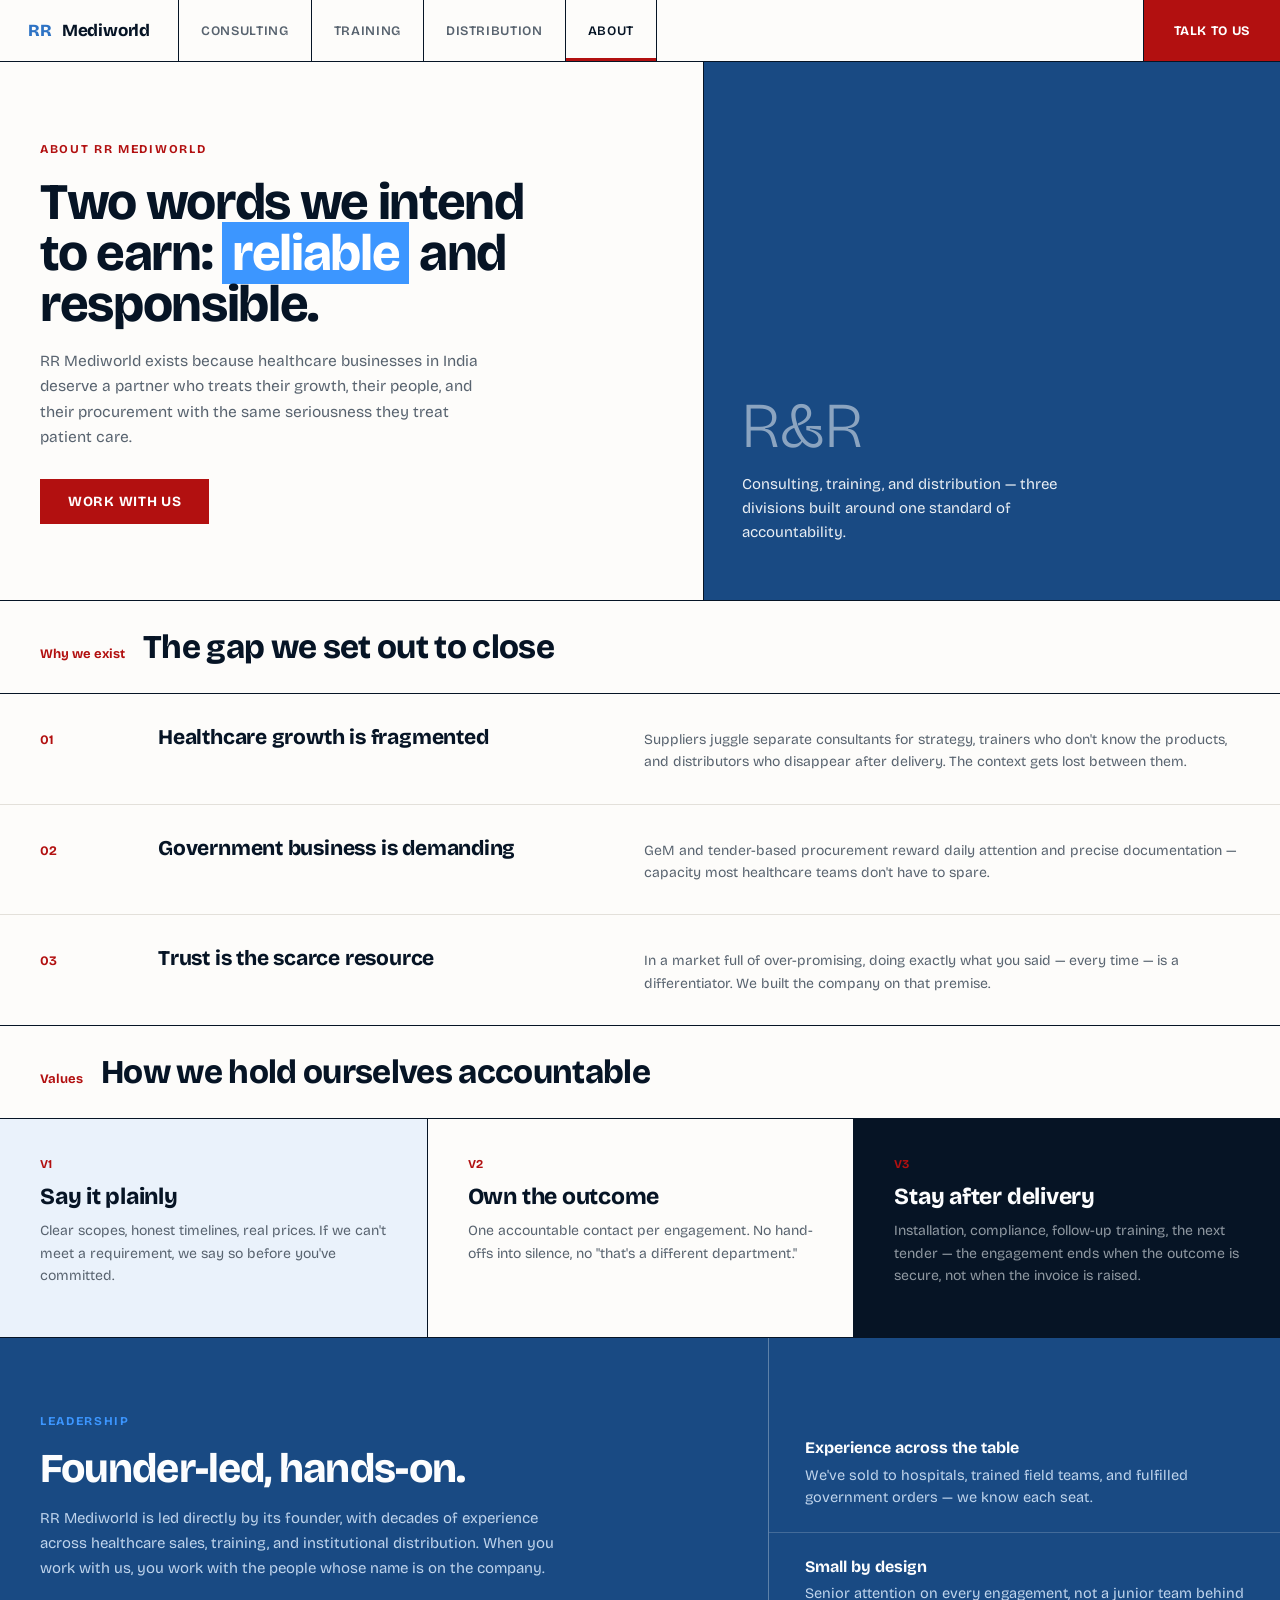
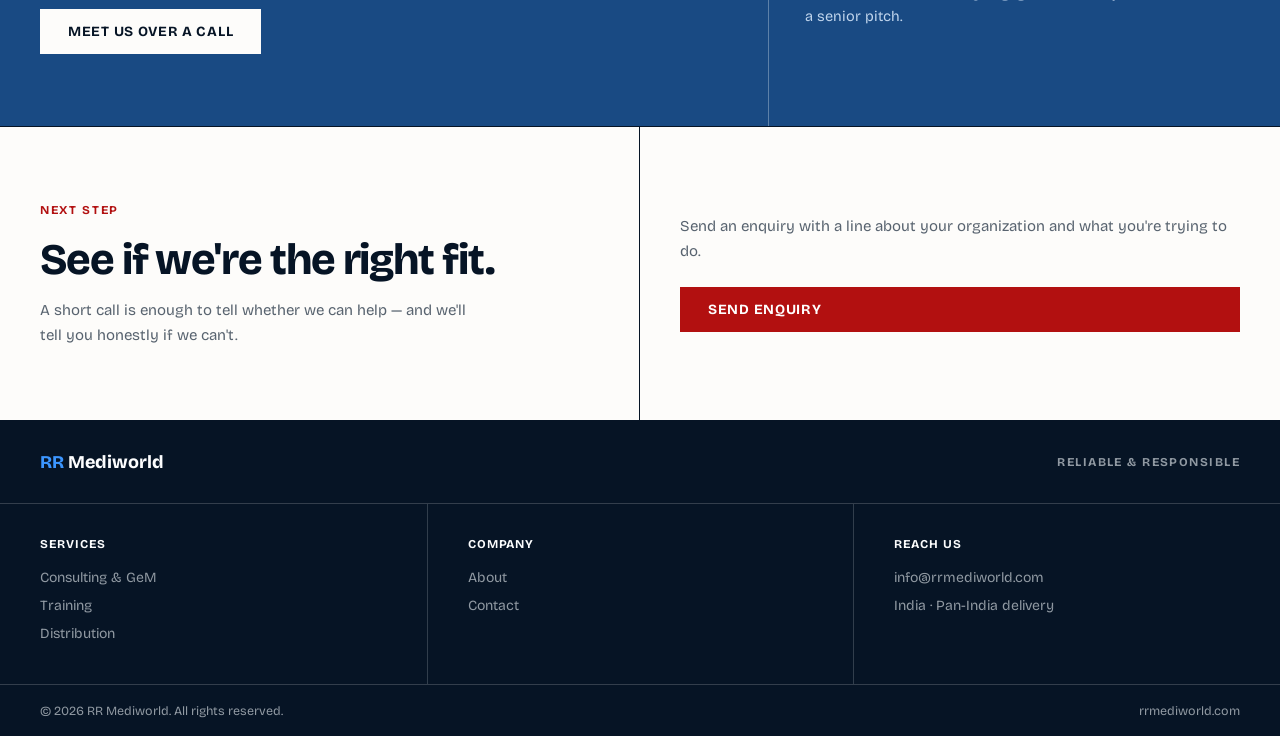
==== about.html @ 5e5f7bd2 "RR Mediworld site — ink/registry/color-field design system Co-Authored-By: Claude Fable 5 <noreply@a" ====
<!DOCTYPE html>
<html lang="en">
<head>
<meta charset="UTF-8">
<meta name="viewport" content="width=device-width, initial-scale=1.0">
<title>About — RR Mediworld</title>
<meta name="description" content="RR Mediworld is a healthcare business partner built on one promise: reliable and responsible.">
<link rel="preconnect" href="https://fonts.googleapis.com">
<link rel="preconnect" href="https://fonts.gstatic.com" crossorigin>
<link href="https://fonts.googleapis.com/css2?family=Bricolage+Grotesque:opsz,wght@12..96,200..800&display=swap" rel="stylesheet">
<link rel="stylesheet" href="style.css">
</head>
<body>
<div class="shell">

<nav class="nav">
  <a class="logo" href="index.html"><span class="rr">RR</span> Mediworld</a>
  <span class="links">
    <a href="consulting.html">Consulting</a>
    <a href="training.html">Training</a>
    <a href="distribution.html">Distribution</a>
    <a class="on" href="about.html">About</a>
  </span>
  <a class="cta" href="contact.html">Talk to us</a>
</nav>

<main>

<section class="page-hero">
  <div class="page-hero-l">
    <span class="kicker">About RR Mediworld</span>
    <h1>Two words we intend to earn: <mark>reliable</mark> and responsible.</h1>
    <p>RR Mediworld exists because healthcare businesses in India deserve a partner who treats their growth, their people, and their procurement with the same seriousness they treat patient care.</p>
    <a class="btn" href="contact.html">Work with us</a>
  </div>
  <div class="page-hero-r">
    <span class="big">R&amp;R</span>
    <p>Consulting, training, and distribution — three divisions built around one standard of accountability.</p>
  </div>
</section>

<div class="sec-head">
  <span class="n">Why we exist</span>
  <h2>The gap we set out to close</h2>
</div>
<section class="rows">
  <div class="row">
    <span class="idx">01</span>
    <h3>Healthcare growth is fragmented</h3>
    <p>Suppliers juggle separate consultants for strategy, trainers who don't know the products, and distributors who disappear after delivery. The context gets lost between them.</p>
  </div>
  <div class="row">
    <span class="idx">02</span>
    <h3>Government business is demanding</h3>
    <p>GeM and tender-based procurement reward daily attention and precise documentation — capacity most healthcare teams don't have to spare.</p>
  </div>
  <div class="row">
    <span class="idx">03</span>
    <h3>Trust is the scarce resource</h3>
    <p>In a market full of over-promising, doing exactly what you said — every time — is a differentiator. We built the company on that premise.</p>
  </div>
</section>

<div class="sec-head">
  <span class="n">Values</span>
  <h2>How we hold ourselves accountable</h2>
</div>
<section class="cols" style="border-bottom:var(--rule)">
  <div class="col tint">
    <span class="n">V1</span>
    <h3>Say it plainly</h3>
    <p>Clear scopes, honest timelines, real prices. If we can't meet a requirement, we say so before you've committed.</p>
  </div>
  <div class="col">
    <span class="n">V2</span>
    <h3>Own the outcome</h3>
    <p>One accountable contact per engagement. No hand-offs into silence, no "that's a different department."</p>
  </div>
  <div class="col dark">
    <span class="n">V3</span>
    <h3>Stay after delivery</h3>
    <p>Installation, compliance, follow-up training, the next tender — the engagement ends when the outcome is secure, not when the invoice is raised.</p>
  </div>
</section>

<section class="band">
  <div class="band-l">
    <span class="kicker">Leadership</span>
    <h2>Founder-led, hands-on.</h2>
    <p>RR Mediworld is led directly by its founder, with decades of experience across healthcare sales, training, and institutional distribution. When you work with us, you work with the people whose name is on the company.</p>
    <a class="btn light" href="contact.html">Meet us over a call</a>
  </div>
  <div class="band-r">
    <div class="item"><strong>Experience across the table</strong>We've sold to hospitals, trained field teams, and fulfilled government orders — we know each seat.</div>
    <div class="item"><strong>Small by design</strong>Senior attention on every engagement, not a junior team behind a senior pitch.</div>
  </div>
</section>

<section class="contact">
  <div class="contact-l">
    <span class="kicker">Next step</span>
    <h2>See if we're the right fit.</h2>
    <p>A short call is enough to tell whether we can help — and we'll tell you honestly if we can't.</p>
  </div>
  <div class="contact-r" style="display:flex;align-items:center">
    <div>
      <p style="color:var(--gray);font-size:15px;line-height:1.65;margin-bottom:24px">Send an enquiry with a line about your organization and what you're trying to do.</p>
      <a class="btn" href="contact.html">Send enquiry</a>
    </div>
  </div>
</section>

</main>

<footer>
  <div class="foot-top">
    <span class="logo"><span class="rr">RR</span> Mediworld</span>
    <span class="tag">Reliable &amp; Responsible</span>
  </div>
  <div class="foot-grid">
    <div class="foot-col">
      <h4>Services</h4>
      <a href="consulting.html">Consulting &amp; GeM</a>
      <a href="training.html">Training</a>
      <a href="distribution.html">Distribution</a>
    </div>
    <div class="foot-col">
      <h4>Company</h4>
      <a href="about.html">About</a>
      <a href="contact.html">Contact</a>
    </div>
    <div class="foot-col">
      <h4>Reach us</h4>
      <a href="mailto:info@rrmediworld.com">info@rrmediworld.com</a>
      <span>India · Pan-India delivery</span>
    </div>
  </div>
  <div class="foot-bottom">
    <span>© 2026 RR Mediworld. All rights reserved.</span>
    <span>rrmediworld.com</span>
  </div>
</footer>

</div>
</body>
</html>
---- style.css ----
/* RR Mediworld — design system
   Ink hairlines · Registry warmth & red · Color fields
   Type: Bricolage Grotesque */

:root{
  --blue-bright:#3C96FF;
  --blue-mid:#2E73C4;
  --blue-deep:#194A83;
  --red:#B21010;
  --red-soft:#FF8080;
  --ink:#061425;
  --gray:#58636F;
  --gray-lt:#9099A2;
  --paper:#FDFCFA;
  --paper-cool:#FCFDFE;
  --tint:#EAF2FB;
  --rule:1.5px solid var(--ink);
}

*{margin:0;padding:0;box-sizing:border-box}
html{scroll-behavior:smooth}
body{
  font-family:'Bricolage Grotesque',sans-serif;
  background:var(--paper);
  color:var(--ink);
  -webkit-font-smoothing:antialiased;
}
::selection{background:var(--blue-bright);color:#fff}
a{text-decoration:none;color:inherit}
img{max-width:100%;display:block}

.shell{max-width:1280px;margin:0 auto;border-left:var(--rule);border-right:var(--rule);background:var(--paper);min-height:100vh;display:flex;flex-direction:column}
@media(max-width:1280px){.shell{border-left:0;border-right:0}}
main{flex:1}

/* ---------- nav (segmented) ---------- */
.nav{display:flex;align-items:stretch;border-bottom:var(--rule);height:62px;position:sticky;top:0;background:var(--paper);z-index:50}
.nav .logo{display:flex;align-items:center;gap:10px;font-weight:750;font-size:17px;padding:0 28px;border-right:var(--rule);letter-spacing:-0.01em}
.nav .logo .rr{color:var(--blue-mid);font-weight:800}
.nav .links{display:flex}
.nav .links a{display:flex;align-items:center;padding:0 22px;border-right:var(--rule);font-size:13px;font-weight:600;text-transform:uppercase;letter-spacing:.05em;color:var(--gray);transition:color .15s,background .15s}
.nav .links a:hover{color:var(--ink);background:var(--tint)}
.nav .links a.on{color:var(--ink);box-shadow:inset 0 -3px 0 var(--red)}
.nav .cta{margin-left:auto;display:flex;align-items:center;padding:0 30px;background:var(--red);color:#fff;font-size:13px;font-weight:700;text-transform:uppercase;letter-spacing:.05em;border-left:var(--rule);transition:background .15s}
.nav .cta:hover{background:#8E0D0D}
@media(max-width:900px){
  .nav{height:auto;flex-wrap:wrap}
  .nav .logo{width:100%;border-right:0;border-bottom:var(--rule);padding:16px 20px}
  .nav .links{width:100%;overflow-x:auto;border-bottom:var(--rule)}
  .nav .links a{padding:12px 16px;white-space:nowrap}
  .nav .cta{width:100%;justify-content:center;border-left:0;padding:14px 0}
}

/* ---------- type & shared bits ---------- */
.kicker{font-size:12px;font-weight:700;letter-spacing:.14em;text-transform:uppercase;color:var(--red)}
.kicker.blue{color:var(--blue-mid)}
mark{background:var(--blue-bright);color:#fff;padding:0 10px}
.btn{display:inline-block;background:var(--red);color:#fff;padding:14px 28px;font-weight:700;font-size:14px;text-transform:uppercase;letter-spacing:.05em;transition:background .15s}
.btn:hover{background:#8E0D0D}
.btn.navy{background:var(--blue-deep)}
.btn.navy:hover{background:#123A69}
.btn.ghost{background:transparent;color:var(--ink);border:var(--rule)}
.btn.ghost:hover{background:var(--tint)}
.btn.light{background:var(--paper);color:var(--ink)}
.btn.light:hover{background:#fff}

/* ---------- hero (home) ---------- */
.hero{display:grid;grid-template-columns:1.05fr .95fr;border-bottom:var(--rule)}
.hero-l{padding:clamp(48px,7vw,88px) 40px clamp(44px,6vw,72px);border-right:var(--rule);position:relative}
.hero-l h1{font-size:clamp(38px,4.6vw,68px);font-weight:750;letter-spacing:-0.028em;line-height:1.0;margin:22px 0 20px;max-width:15ch}
.hero-l p{color:var(--gray);font-size:16px;line-height:1.65;max-width:46ch}
.hero-l .btn{margin-top:30px}
.stamp{position:absolute;top:30px;right:30px;width:96px;height:96px;border:2px solid var(--red);border-radius:50%;display:flex;align-items:center;justify-content:center;text-align:center;font-size:9.5px;font-weight:700;letter-spacing:.1em;text-transform:uppercase;color:var(--red);transform:rotate(12deg);line-height:1.5}
.hero-r{display:grid;grid-template-rows:auto 1fr auto}
.hero-list{border-bottom:var(--rule)}
.hero-list a{display:flex;justify-content:space-between;align-items:center;padding:19px 32px;font-size:15px;font-weight:600;transition:background .15s}
.hero-list a:hover{background:var(--tint)}
.hero-list a+a{border-top:1px solid #E3E0DA}
.hero-list a span:last-child{color:var(--red);font-size:13px;font-weight:700}
.hero-field{background:var(--blue-deep);color:var(--paper-cool);display:flex;align-items:flex-end;padding:28px 32px;min-height:170px;font-size:15px;font-weight:600;line-height:1.5}
.hero-field span{max-width:30ch;opacity:.92}
.meta{display:flex;border-top:var(--rule)}
.meta > div{flex:1;padding:16px 22px;font-size:12px;text-transform:uppercase;letter-spacing:.06em;font-weight:600;color:var(--gray)}
.meta > div+div{border-left:var(--rule)}
.meta strong{display:block;font-size:20px;color:var(--ink);letter-spacing:0;text-transform:none;font-weight:750}
@media(max-width:860px){
  .hero{grid-template-columns:1fr}
  .hero-l{border-right:0;border-bottom:var(--rule)}
  .stamp{display:none}
  .meta{flex-wrap:wrap}
  .meta > div{min-width:50%}
}

/* ---------- section heads ---------- */
.sec-head{display:flex;align-items:baseline;gap:18px;padding:26px 40px;border-bottom:var(--rule)}
.sec-head .n{font-size:13px;font-weight:700;color:var(--red)}
.sec-head h2{font-size:clamp(24px,2.6vw,34px);font-weight:750;letter-spacing:-0.02em}
.sec-head p{margin-left:auto;color:var(--gray-lt);font-size:14px;max-width:38ch;text-align:right}
@media(max-width:760px){.sec-head{flex-wrap:wrap}.sec-head p{margin-left:0;text-align:left}}

/* ---------- division columns (color fields) ---------- */
.cols{display:grid;grid-template-columns:repeat(3,1fr);border-bottom:var(--rule)}
.col{padding:38px 40px 50px;display:flex;flex-direction:column}
.col+.col{border-left:var(--rule)}
.col .n{font-size:12px;font-weight:700;color:var(--red)}
.col h3{font-size:23px;font-weight:750;margin:12px 0 10px;letter-spacing:-0.01em}
.col p{font-size:14px;color:var(--gray);line-height:1.6;flex:1}
.col .more{margin-top:22px;font-size:12.5px;font-weight:700;text-transform:uppercase;letter-spacing:.06em;color:var(--red)}
.col.tint{background:var(--tint)}
.col.dark{background:var(--ink);color:var(--paper-cool)}
.col.dark p{color:var(--gray-lt)}
.col.dark .more{color:var(--red-soft)}
@media(max-width:860px){.cols{grid-template-columns:1fr}.col+.col{border-left:0;border-top:var(--rule)}}

/* ---------- numbered rows ---------- */
.rows{border-bottom:var(--rule)}
.row{display:grid;grid-template-columns:90px 1fr 1.3fr;gap:28px;align-items:baseline;padding:30px 40px}
.row+.row{border-top:1px solid #E3E0DA}
.row .idx{font-size:13px;font-weight:700;color:var(--red)}
.row h3{font-size:21px;font-weight:750;letter-spacing:-0.01em}
.row p{font-size:14px;color:var(--gray);line-height:1.6}
@media(max-width:760px){.row{grid-template-columns:60px 1fr}.row p{grid-column:2}}

/* ---------- navy band ---------- */
.band{background:var(--blue-deep);color:var(--paper-cool);display:grid;grid-template-columns:1.2fr .8fr;border-bottom:var(--rule)}
.band-l{padding:clamp(44px,6vw,72px) 40px}
.band-l .kicker{color:var(--blue-bright)}
.band-l h2{font-size:clamp(28px,3.2vw,44px);font-weight:750;letter-spacing:-0.022em;line-height:1.05;margin:18px 0 16px;max-width:22ch}
.band-l p{font-size:15px;line-height:1.65;color:#BFD4EC;max-width:52ch}
.band-l .btn{margin-top:28px}
.band-r{border-left:1.5px solid rgba(252,253,254,.3);display:flex;flex-direction:column;justify-content:center}
.band-r .item{padding:22px 36px;font-size:14.5px;line-height:1.55;color:#BFD4EC}
.band-r .item+.item{border-top:1px solid rgba(252,253,254,.18)}
.band-r .item strong{display:block;color:var(--paper-cool);font-size:16px;margin-bottom:4px}
@media(max-width:860px){.band{grid-template-columns:1fr}.band-r{border-left:0;border-top:1.5px solid rgba(252,253,254,.3)}}

/* ---------- contact block ---------- */
.contact{display:grid;grid-template-columns:1fr 1fr;border-bottom:var(--rule)}
.contact-l{padding:clamp(44px,6vw,72px) 40px;border-right:var(--rule)}
.contact-l h2{font-size:clamp(30px,3.4vw,48px);font-weight:750;letter-spacing:-0.025em;line-height:1.02;margin:20px 0 16px}
.contact-l > p{color:var(--gray);font-size:15px;line-height:1.65;max-width:44ch}
.contact-l ul{list-style:none;margin-top:26px}
.contact-l li{padding:13px 0;border-top:1px solid #E3E0DA;font-size:14.5px;font-weight:600;display:flex;gap:12px;align-items:baseline}
.contact-l li .idx{color:var(--red);font-size:12px;font-weight:700}
.contact-r{padding:clamp(36px,5vw,56px) 40px}
.field{margin-bottom:18px}
.field label{display:block;font-size:12px;font-weight:700;text-transform:uppercase;letter-spacing:.07em;color:var(--gray);margin-bottom:7px}
.field input,.field select,.field textarea{width:100%;border:var(--rule);background:#fff;padding:12px 14px;font-family:inherit;font-size:15px;color:var(--ink);border-radius:0;appearance:none}
.field textarea{min-height:110px;resize:vertical}
.field input:focus,.field select:focus,.field textarea:focus{outline:2.5px solid var(--blue-bright);outline-offset:-1px}
.field-2{display:grid;grid-template-columns:1fr 1fr;gap:18px}
.contact-r .btn{width:100%;border:0;cursor:pointer;font-family:inherit}
@media(max-width:860px){.contact{grid-template-columns:1fr}.contact-l{border-right:0;border-bottom:var(--rule)}.field-2{grid-template-columns:1fr}}

/* ---------- inner page hero ---------- */
.page-hero{display:grid;grid-template-columns:1.1fr .9fr;border-bottom:var(--rule)}
.page-hero-l{padding:clamp(44px,6vw,76px) 40px;border-right:var(--rule)}
.page-hero-l h1{font-size:clamp(34px,4vw,58px);font-weight:750;letter-spacing:-0.026em;line-height:1.0;margin:20px 0 18px;max-width:16ch}
.page-hero-l p{color:var(--gray);font-size:15.5px;line-height:1.65;max-width:46ch}
.page-hero-l .btn{margin-top:28px}
.page-hero-r{background:var(--blue-deep);color:var(--paper-cool);padding:clamp(36px,5vw,56px) 38px;display:flex;flex-direction:column;justify-content:flex-end}
.page-hero-r.tint{background:var(--tint);color:var(--ink)}
.page-hero-r.dark{background:var(--ink)}
.page-hero-r .big{font-size:clamp(40px,5vw,68px);font-weight:250;line-height:1;opacity:.5}
.page-hero-r p{font-size:15px;line-height:1.6;margin-top:14px;max-width:36ch;opacity:.92}
@media(max-width:860px){.page-hero{grid-template-columns:1fr}.page-hero-l{border-right:0;border-bottom:var(--rule)}}

/* ---------- checklist grid (what we do) ---------- */
.grid-2{display:grid;grid-template-columns:1fr 1fr;border-bottom:var(--rule)}
.cell{padding:32px 40px 38px}
.cell:nth-child(2n){border-left:var(--rule)}
.cell:nth-child(n+3){border-top:var(--rule)}
.cell .n{font-size:12px;font-weight:700;color:var(--red)}
.cell h3{font-size:19px;font-weight:750;margin:10px 0 8px}
.cell p{font-size:14px;color:var(--gray);line-height:1.6}
@media(max-width:760px){.grid-2{grid-template-columns:1fr}.cell:nth-child(2n){border-left:0}.cell:nth-child(n+2){border-top:var(--rule)}}

/* ---------- footer ---------- */
footer{background:var(--ink);color:var(--paper-cool);margin-top:auto}
.foot-top{display:flex;align-items:center;justify-content:space-between;padding:30px 40px;border-bottom:1px solid rgba(252,253,254,.18);gap:20px;flex-wrap:wrap}
.foot-top .logo{font-weight:750;font-size:18px}
.foot-top .logo .rr{color:var(--blue-bright)}
.foot-top .tag{font-size:12px;font-weight:700;letter-spacing:.12em;text-transform:uppercase;color:var(--gray-lt)}
.foot-grid{display:grid;grid-template-columns:repeat(3,1fr);gap:0}
.foot-col{padding:28px 40px 36px;font-size:14px;line-height:2;color:var(--gray-lt)}
.foot-col+.foot-col{border-left:1px solid rgba(252,253,254,.18)}
.foot-col h4{font-size:12px;font-weight:700;text-transform:uppercase;letter-spacing:.08em;color:var(--paper-cool);margin-bottom:8px}
.foot-col a{display:block;transition:color .15s}
.foot-col a:hover{color:var(--paper-cool)}
.foot-bottom{padding:18px 40px;font-size:12.5px;color:var(--gray-lt);border-top:1px solid rgba(252,253,254,.18);display:flex;justify-content:space-between;gap:16px;flex-wrap:wrap}
@media(max-width:760px){.foot-grid{grid-template-columns:1fr}.foot-col+.foot-col{border-left:0;border-top:1px solid rgba(252,253,254,.18)}}
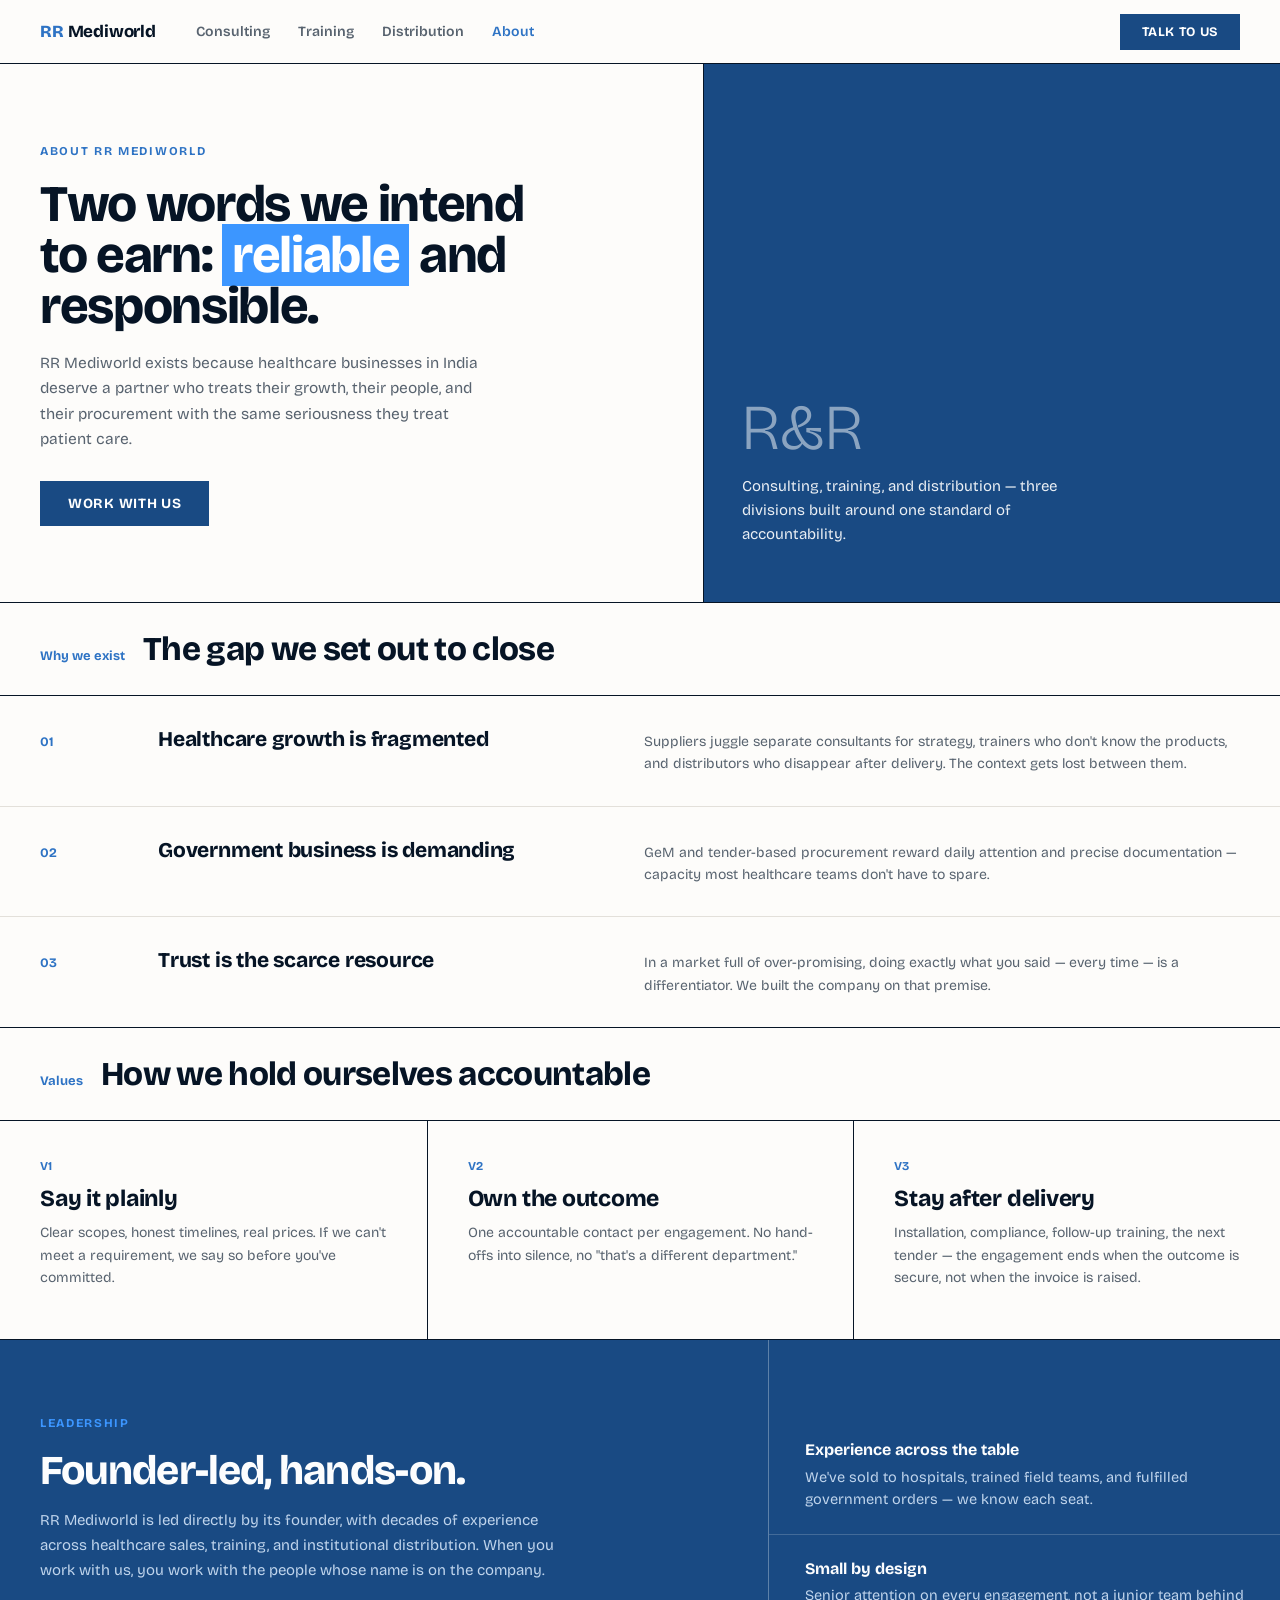
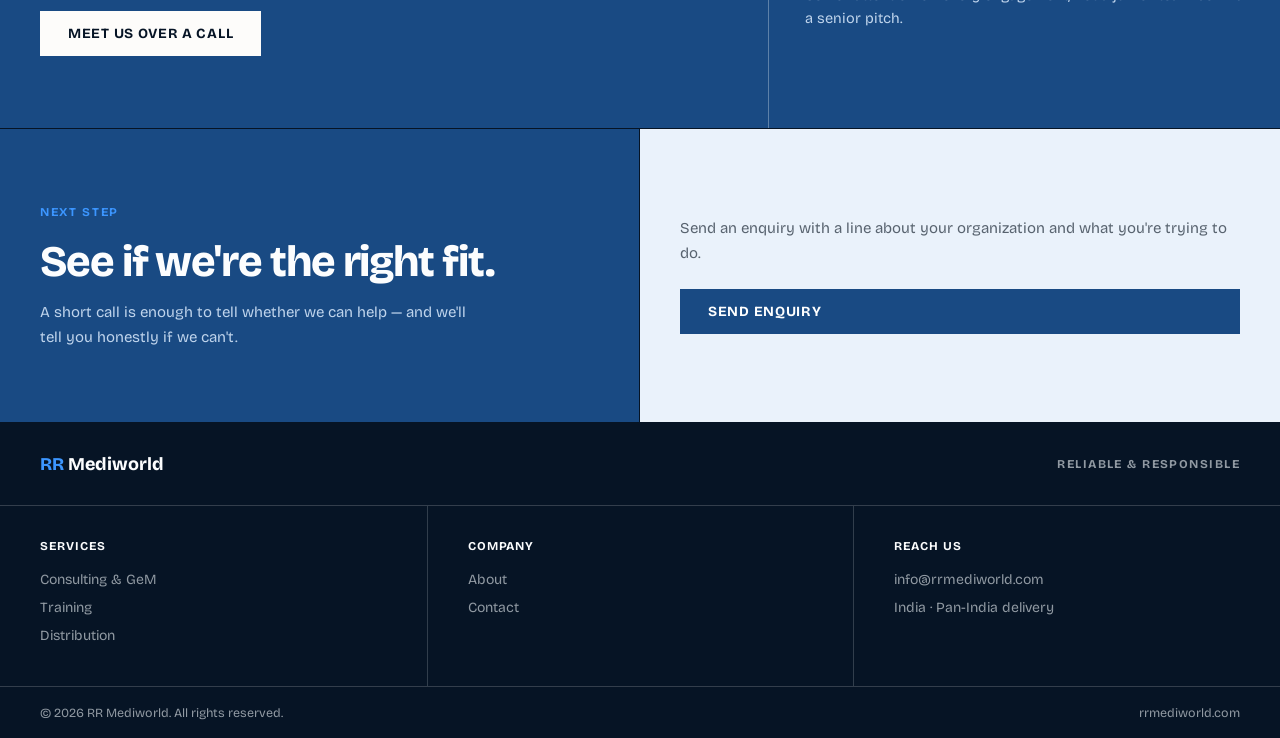
==== commit 9c3bd527: "Simplify nav, blues as primary, red only on stamp, uniform division columns, navy contact highlight " ====
--- a/about.html
+++ b/about.html
@@ -66,7 +66,7 @@
   <h2>How we hold ourselves accountable</h2>
 </div>
 <section class="cols" style="border-bottom:var(--rule)">
-  <div class="col tint">
+  <div class="col">
     <span class="n">V1</span>
     <h3>Say it plainly</h3>
     <p>Clear scopes, honest timelines, real prices. If we can't meet a requirement, we say so before you've committed.</p>
@@ -76,7 +76,7 @@
     <h3>Own the outcome</h3>
     <p>One accountable contact per engagement. No hand-offs into silence, no "that's a different department."</p>
   </div>
-  <div class="col dark">
+  <div class="col">
     <span class="n">V3</span>
     <h3>Stay after delivery</h3>
     <p>Installation, compliance, follow-up training, the next tender — the engagement ends when the outcome is secure, not when the invoice is raised.</p>
--- a/style.css
+++ b/style.css
@@ -33,32 +33,29 @@
 @media(max-width:1280px){.shell{border-left:0;border-right:0}}
 main{flex:1}
 
-/* ---------- nav (segmented) ---------- */
-.nav{display:flex;align-items:stretch;border-bottom:var(--rule);height:62px;position:sticky;top:0;background:var(--paper);z-index:50}
-.nav .logo{display:flex;align-items:center;gap:10px;font-weight:750;font-size:17px;padding:0 28px;border-right:var(--rule);letter-spacing:-0.01em}
+/* ---------- nav (simple) ---------- */
+.nav{display:flex;align-items:center;gap:32px;border-bottom:var(--rule);height:64px;padding:0 40px;position:sticky;top:0;background:var(--paper);z-index:50}
+.nav .logo{font-weight:750;font-size:17px;letter-spacing:-0.01em}
 .nav .logo .rr{color:var(--blue-mid);font-weight:800}
-.nav .links{display:flex}
-.nav .links a{display:flex;align-items:center;padding:0 22px;border-right:var(--rule);font-size:13px;font-weight:600;text-transform:uppercase;letter-spacing:.05em;color:var(--gray);transition:color .15s,background .15s}
-.nav .links a:hover{color:var(--ink);background:var(--tint)}
-.nav .links a.on{color:var(--ink);box-shadow:inset 0 -3px 0 var(--red)}
-.nav .cta{margin-left:auto;display:flex;align-items:center;padding:0 30px;background:var(--red);color:#fff;font-size:13px;font-weight:700;text-transform:uppercase;letter-spacing:.05em;border-left:var(--rule);transition:background .15s}
-.nav .cta:hover{background:#8E0D0D}
-@media(max-width:900px){
-  .nav{height:auto;flex-wrap:wrap}
-  .nav .logo{width:100%;border-right:0;border-bottom:var(--rule);padding:16px 20px}
-  .nav .links{width:100%;overflow-x:auto;border-bottom:var(--rule)}
-  .nav .links a{padding:12px 16px;white-space:nowrap}
-  .nav .cta{width:100%;justify-content:center;border-left:0;padding:14px 0}
+.nav .links{display:flex;gap:28px;margin-left:8px}
+.nav .links a{font-size:14px;font-weight:600;color:var(--gray);transition:color .15s}
+.nav .links a:hover{color:var(--ink)}
+.nav .links a.on{color:var(--blue-mid)}
+.nav .cta{margin-left:auto;background:var(--blue-deep);color:#fff;font-size:13px;font-weight:700;text-transform:uppercase;letter-spacing:.05em;padding:10px 22px;transition:background .15s}
+.nav .cta:hover{background:#123A69}
+@media(max-width:760px){
+  .nav{height:auto;flex-wrap:wrap;gap:14px;padding:14px 20px}
+  .nav .links{width:100%;order:3;margin-left:0;overflow-x:auto}
+  .nav .links a{white-space:nowrap}
 }
 
 /* ---------- type & shared bits ---------- */
-.kicker{font-size:12px;font-weight:700;letter-spacing:.14em;text-transform:uppercase;color:var(--red)}
-.kicker.blue{color:var(--blue-mid)}
+.kicker{font-size:12px;font-weight:700;letter-spacing:.14em;text-transform:uppercase;color:var(--blue-mid)}
 mark{background:var(--blue-bright);color:#fff;padding:0 10px}
-.btn{display:inline-block;background:var(--red);color:#fff;padding:14px 28px;font-weight:700;font-size:14px;text-transform:uppercase;letter-spacing:.05em;transition:background .15s}
-.btn:hover{background:#8E0D0D}
-.btn.navy{background:var(--blue-deep)}
-.btn.navy:hover{background:#123A69}
+.btn{display:inline-block;background:var(--blue-deep);color:#fff;padding:14px 28px;font-weight:700;font-size:14px;text-transform:uppercase;letter-spacing:.05em;transition:background .15s;border:0;cursor:pointer;font-family:inherit}
+.btn:hover{background:#123A69}
+.btn.bright{background:var(--blue-bright)}
+.btn.bright:hover{background:var(--blue-mid)}
 .btn.ghost{background:transparent;color:var(--ink);border:var(--rule)}
 .btn.ghost:hover{background:var(--tint)}
 .btn.light{background:var(--paper);color:var(--ink)}
@@ -76,7 +73,7 @@
 .hero-list a{display:flex;justify-content:space-between;align-items:center;padding:19px 32px;font-size:15px;font-weight:600;transition:background .15s}
 .hero-list a:hover{background:var(--tint)}
 .hero-list a+a{border-top:1px solid #E3E0DA}
-.hero-list a span:last-child{color:var(--red);font-size:13px;font-weight:700}
+.hero-list a span:last-child{color:var(--blue-mid);font-size:13px;font-weight:700}
 .hero-field{background:var(--blue-deep);color:var(--paper-cool);display:flex;align-items:flex-end;padding:28px 32px;min-height:170px;font-size:15px;font-weight:600;line-height:1.5}
 .hero-field span{max-width:30ch;opacity:.92}
 .meta{display:flex;border-top:var(--rule)}
@@ -93,7 +90,7 @@
 
 /* ---------- section heads ---------- */
 .sec-head{display:flex;align-items:baseline;gap:18px;padding:26px 40px;border-bottom:var(--rule)}
-.sec-head .n{font-size:13px;font-weight:700;color:var(--red)}
+.sec-head .n{font-size:13px;font-weight:700;color:var(--blue-mid)}
 .sec-head h2{font-size:clamp(24px,2.6vw,34px);font-weight:750;letter-spacing:-0.02em}
 .sec-head p{margin-left:auto;color:var(--gray-lt);font-size:14px;max-width:38ch;text-align:right}
 @media(max-width:760px){.sec-head{flex-wrap:wrap}.sec-head p{margin-left:0;text-align:left}}
@@ -102,21 +99,21 @@
 .cols{display:grid;grid-template-columns:repeat(3,1fr);border-bottom:var(--rule)}
 .col{padding:38px 40px 50px;display:flex;flex-direction:column}
 .col+.col{border-left:var(--rule)}
-.col .n{font-size:12px;font-weight:700;color:var(--red)}
+.col .n{font-size:12px;font-weight:700;color:var(--blue-mid)}
 .col h3{font-size:23px;font-weight:750;margin:12px 0 10px;letter-spacing:-0.01em}
 .col p{font-size:14px;color:var(--gray);line-height:1.6;flex:1}
-.col .more{margin-top:22px;font-size:12.5px;font-weight:700;text-transform:uppercase;letter-spacing:.06em;color:var(--red)}
+.col .more{margin-top:22px;font-size:12.5px;font-weight:700;text-transform:uppercase;letter-spacing:.06em;color:var(--blue-mid)}
 .col.tint{background:var(--tint)}
 .col.dark{background:var(--ink);color:var(--paper-cool)}
 .col.dark p{color:var(--gray-lt)}
-.col.dark .more{color:var(--red-soft)}
+.col.dark .more{color:var(--blue-bright)}
 @media(max-width:860px){.cols{grid-template-columns:1fr}.col+.col{border-left:0;border-top:var(--rule)}}
 
 /* ---------- numbered rows ---------- */
 .rows{border-bottom:var(--rule)}
 .row{display:grid;grid-template-columns:90px 1fr 1.3fr;gap:28px;align-items:baseline;padding:30px 40px}
 .row+.row{border-top:1px solid #E3E0DA}
-.row .idx{font-size:13px;font-weight:700;color:var(--red)}
+.row .idx{font-size:13px;font-weight:700;color:var(--blue-mid)}
 .row h3{font-size:21px;font-weight:750;letter-spacing:-0.01em}
 .row p{font-size:14px;color:var(--gray);line-height:1.6}
 @media(max-width:760px){.row{grid-template-columns:60px 1fr}.row p{grid-column:2}}
@@ -134,15 +131,16 @@
 .band-r .item strong{display:block;color:var(--paper-cool);font-size:16px;margin-bottom:4px}
 @media(max-width:860px){.band{grid-template-columns:1fr}.band-r{border-left:0;border-top:1.5px solid rgba(252,253,254,.3)}}
 
-/* ---------- contact block ---------- */
+/* ---------- contact block (highlighted) ---------- */
 .contact{display:grid;grid-template-columns:1fr 1fr;border-bottom:var(--rule)}
-.contact-l{padding:clamp(44px,6vw,72px) 40px;border-right:var(--rule)}
+.contact-l{padding:clamp(44px,6vw,72px) 40px;border-right:var(--rule);background:var(--blue-deep);color:var(--paper-cool)}
+.contact-l .kicker{color:var(--blue-bright)}
 .contact-l h2{font-size:clamp(30px,3.4vw,48px);font-weight:750;letter-spacing:-0.025em;line-height:1.02;margin:20px 0 16px}
-.contact-l > p{color:var(--gray);font-size:15px;line-height:1.65;max-width:44ch}
+.contact-l > p{color:#BFD4EC;font-size:15px;line-height:1.65;max-width:44ch}
 .contact-l ul{list-style:none;margin-top:26px}
-.contact-l li{padding:13px 0;border-top:1px solid #E3E0DA;font-size:14.5px;font-weight:600;display:flex;gap:12px;align-items:baseline}
-.contact-l li .idx{color:var(--red);font-size:12px;font-weight:700}
-.contact-r{padding:clamp(36px,5vw,56px) 40px}
+.contact-l li{padding:13px 0;border-top:1px solid rgba(252,253,254,.22);font-size:14.5px;font-weight:600;display:flex;gap:12px;align-items:baseline}
+.contact-l li .idx{color:var(--blue-bright);font-size:12px;font-weight:700}
+.contact-r{padding:clamp(36px,5vw,56px) 40px;background:var(--tint)}
 .field{margin-bottom:18px}
 .field label{display:block;font-size:12px;font-weight:700;text-transform:uppercase;letter-spacing:.07em;color:var(--gray);margin-bottom:7px}
 .field input,.field select,.field textarea{width:100%;border:var(--rule);background:#fff;padding:12px 14px;font-family:inherit;font-size:15px;color:var(--ink);border-radius:0;appearance:none}
@@ -170,7 +168,7 @@
 .cell{padding:32px 40px 38px}
 .cell:nth-child(2n){border-left:var(--rule)}
 .cell:nth-child(n+3){border-top:var(--rule)}
-.cell .n{font-size:12px;font-weight:700;color:var(--red)}
+.cell .n{font-size:12px;font-weight:700;color:var(--blue-mid)}
 .cell h3{font-size:19px;font-weight:750;margin:10px 0 8px}
 .cell p{font-size:14px;color:var(--gray);line-height:1.6}
 @media(max-width:760px){.grid-2{grid-template-columns:1fr}.cell:nth-child(2n){border-left:0}.cell:nth-child(n+2){border-top:var(--rule)}}
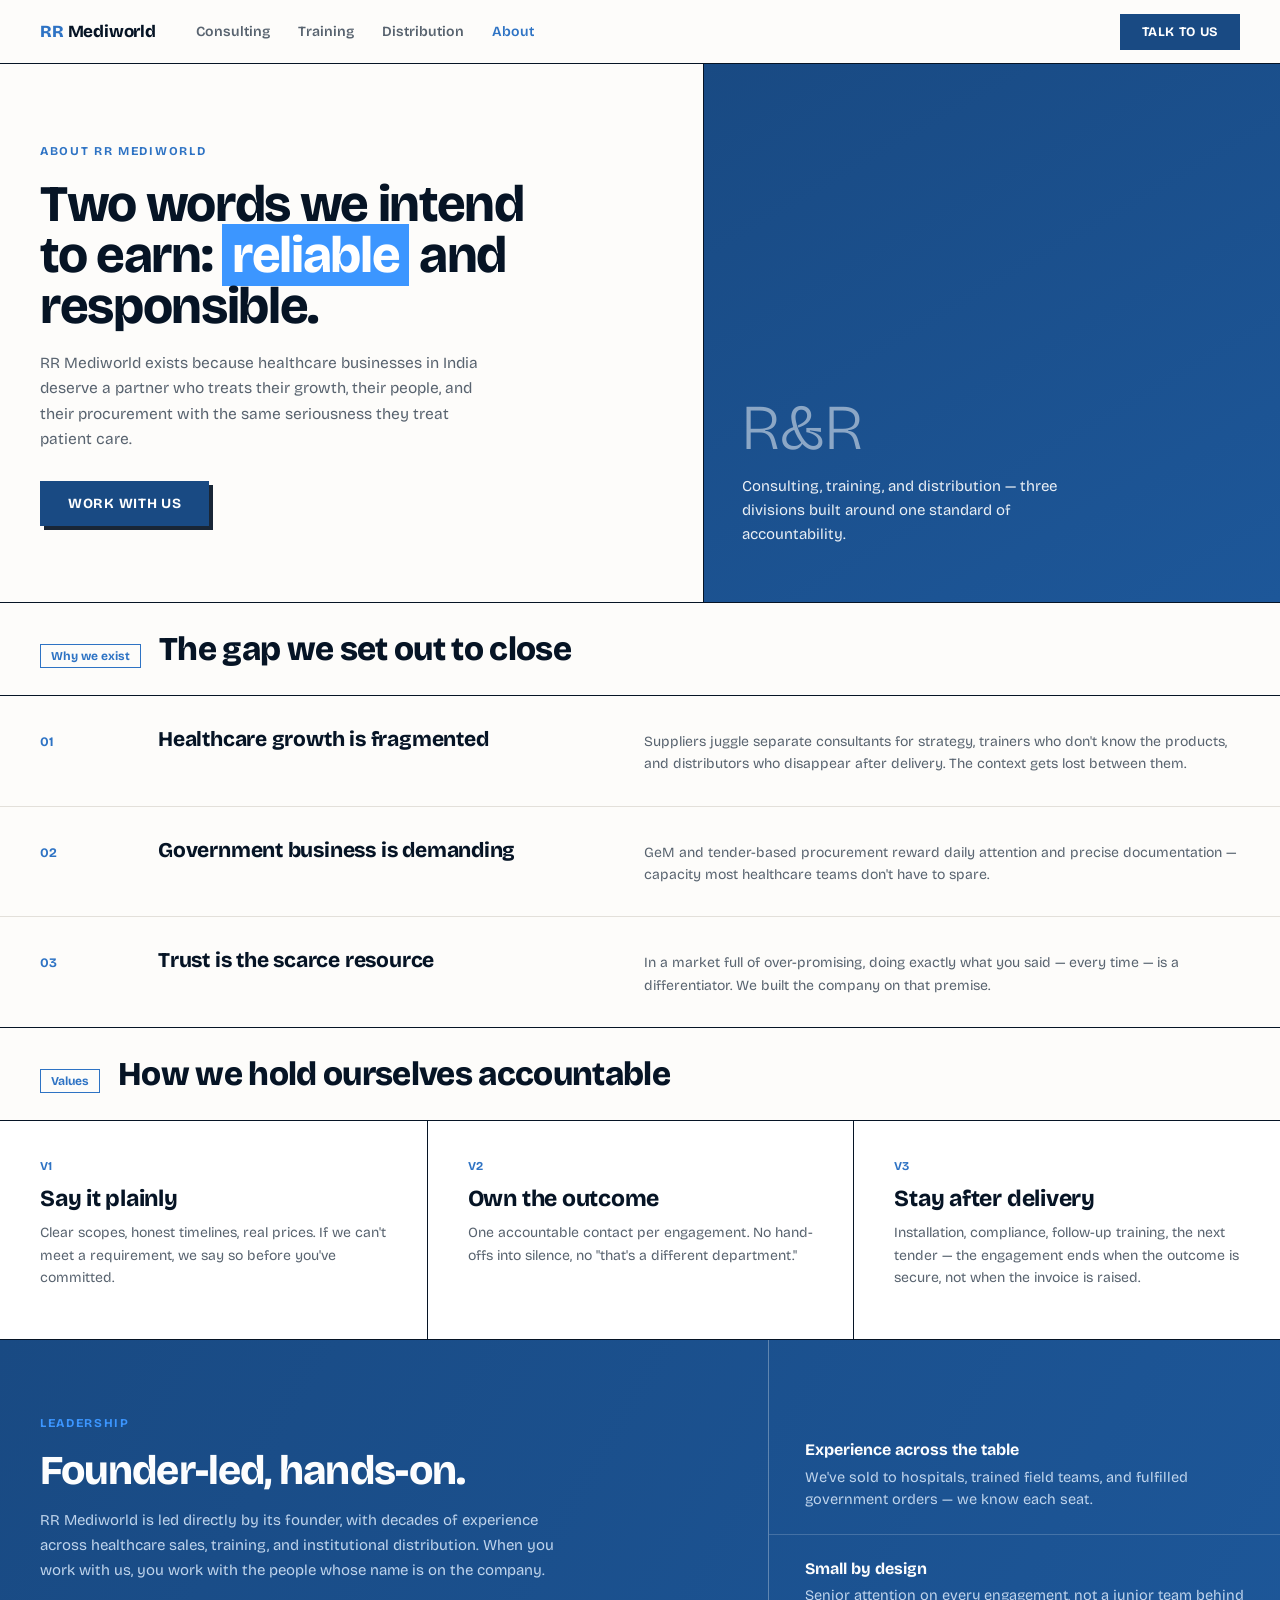
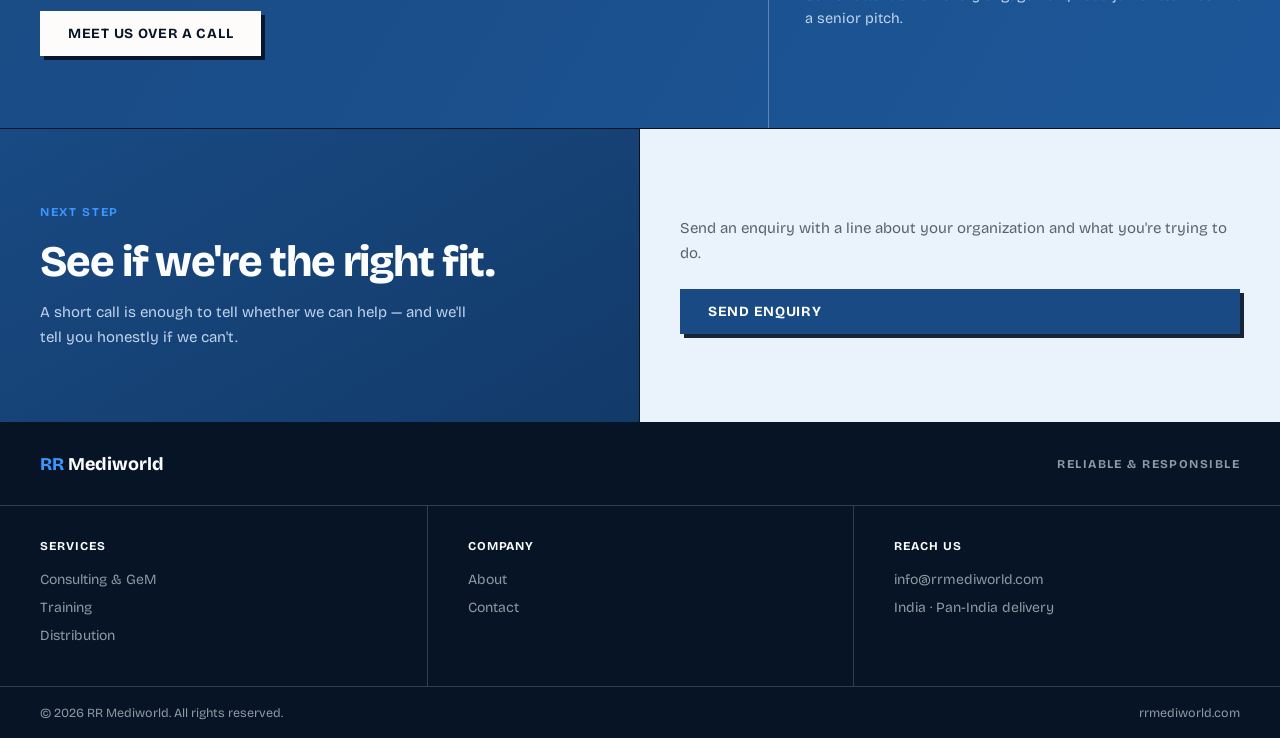
==== commit b2563f76: "Add motion, depth, hierarchy: scroll reveals, hard-offset CTAs, gradient fields, hover states Co-Aut" ====
--- a/about.html
+++ b/about.html
@@ -142,5 +142,6 @@
 </footer>
 
 </div>
+<script src="reveal.js" defer></script>
 </body>
 </html>
--- a/style.css
+++ b/style.css
@@ -187,3 +187,64 @@
 .foot-col a:hover{color:var(--paper-cool)}
 .foot-bottom{padding:18px 40px;font-size:12.5px;color:var(--gray-lt);border-top:1px solid rgba(252,253,254,.18);display:flex;justify-content:space-between;gap:16px;flex-wrap:wrap}
 @media(max-width:760px){.foot-grid{grid-template-columns:1fr}.foot-col+.foot-col{border-left:0;border-top:1px solid rgba(252,253,254,.18)}}
+
+/* ============================================================
+   DEPTH · HIERARCHY · MOTION
+   ============================================================ */
+
+/* nav gains elevation once the page scrolls */
+.nav{transition:box-shadow .25s ease}
+.nav.scrolled{box-shadow:0 10px 30px rgba(6,20,37,.10)}
+
+/* hero dominates; supporting text recedes */
+.hero-l h1{font-size:clamp(42px,5.4vw,80px);font-weight:800}
+.hero-l p{font-size:15.5px}
+.hero-field{background:linear-gradient(135deg,var(--blue-deep) 0%,#1D5799 70%,var(--blue-mid) 100%)}
+.meta strong{font-size:22px}
+
+/* primary actions: hard offset shadow = the one thing to press */
+.btn{box-shadow:4px 4px 0 rgba(6,20,37,.92);transform:translate(0,0);transition:transform .18s cubic-bezier(.22,.61,.36,1),box-shadow .18s cubic-bezier(.22,.61,.36,1),background .15s}
+.btn:hover{transform:translate(-2px,-2px);box-shadow:7px 7px 0 rgba(6,20,37,.92)}
+.btn:active{transform:translate(2px,2px);box-shadow:1px 1px 0 rgba(6,20,37,.92)}
+.btn.ghost{box-shadow:none}
+.btn.ghost:hover{transform:none;box-shadow:none}
+
+/* section heads: numbered chip anchors the eye */
+.sec-head{background:var(--paper)}
+.sec-head .n{border:1.5px solid var(--blue-mid);padding:4px 10px;font-size:12px}
+.sec-head h2{font-weight:800}
+
+/* division columns invite the click */
+.cols{background:#fff}
+.col{transition:background .25s ease}
+a.col:hover{background:var(--tint)}
+a.col:hover h3{color:var(--blue-deep)}
+.col .more{transition:transform .25s cubic-bezier(.22,.61,.36,1)}
+a.col:hover .more{transform:translateX(6px)}
+.col h3{transition:color .2s}
+
+/* hero list arrows slide */
+.hero-list a span:last-child{transition:transform .25s cubic-bezier(.22,.61,.36,1)}
+.hero-list a:hover span:last-child{transform:translateX(5px)}
+
+/* navy surfaces get dimension */
+.band{background:linear-gradient(120deg,var(--blue-deep) 0%,#1D5799 100%)}
+.contact-l{background:linear-gradient(150deg,var(--blue-deep) 0%,#123A69 100%)}
+.page-hero-r{background:linear-gradient(150deg,var(--blue-deep) 0%,#1D5799 100%)}
+.page-hero-r.tint{background:var(--tint)}
+.page-hero-r.dark{background:linear-gradient(150deg,var(--ink) 0%,#0C2038 100%)}
+.contact-r form{background:#fff;border:var(--rule);padding:28px;box-shadow:8px 8px 0 rgba(25,74,131,.15)}
+.contact-r .btn{box-shadow:4px 4px 0 rgba(6,20,37,.92)}
+
+/* stamp: alive, gently */
+@keyframes stampFloat{from{transform:rotate(12deg) translateY(0)}to{transform:rotate(8deg) translateY(-7px)}}
+.stamp{animation:stampFloat 5s ease-in-out infinite alternate}
+
+/* scroll reveal */
+.reveal{opacity:0;transform:translateY(26px);transition:opacity .7s cubic-bezier(.22,.61,.36,1),transform .7s cubic-bezier(.22,.61,.36,1)}
+.reveal.in{opacity:1;transform:translateY(0)}
+@media(prefers-reduced-motion:reduce){
+  .reveal{opacity:1;transform:none;transition:none}
+  .stamp{animation:none}
+  .btn,.col,.hero-list a span:last-child{transition:none}
+}
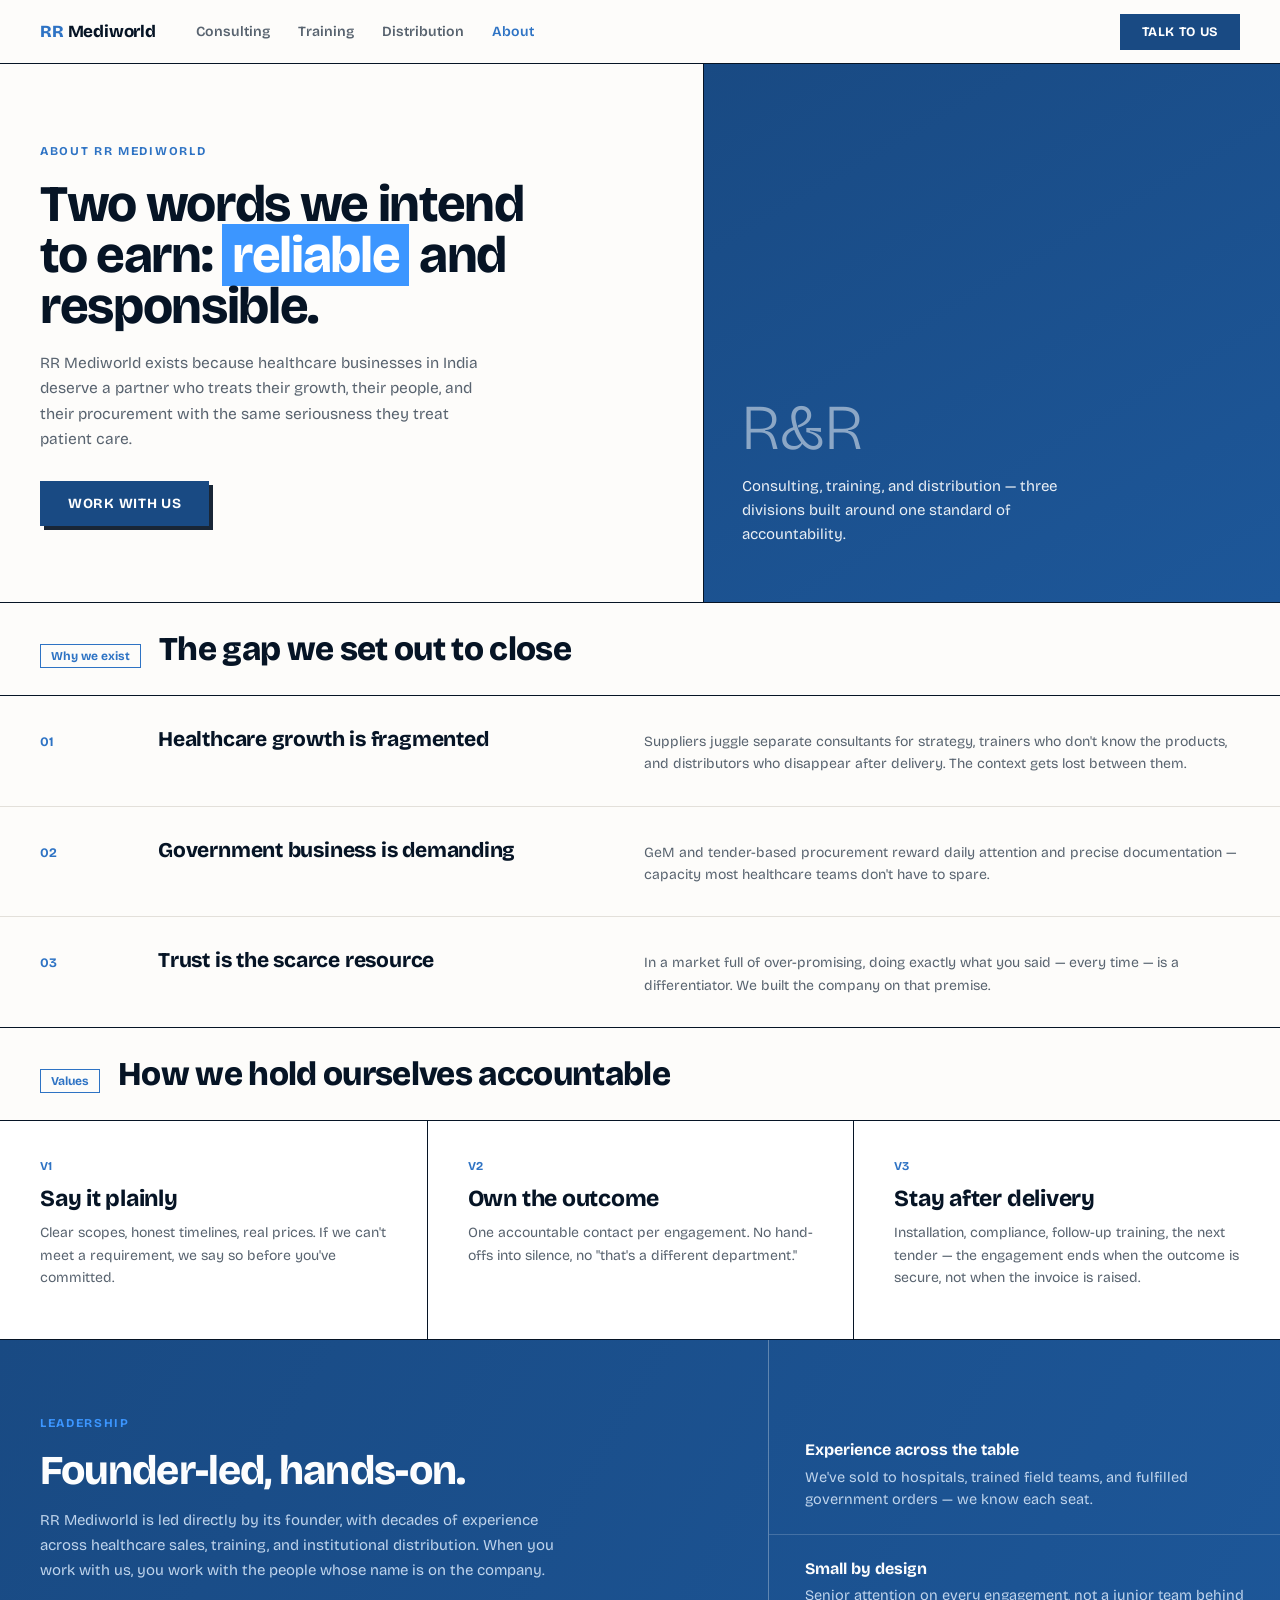
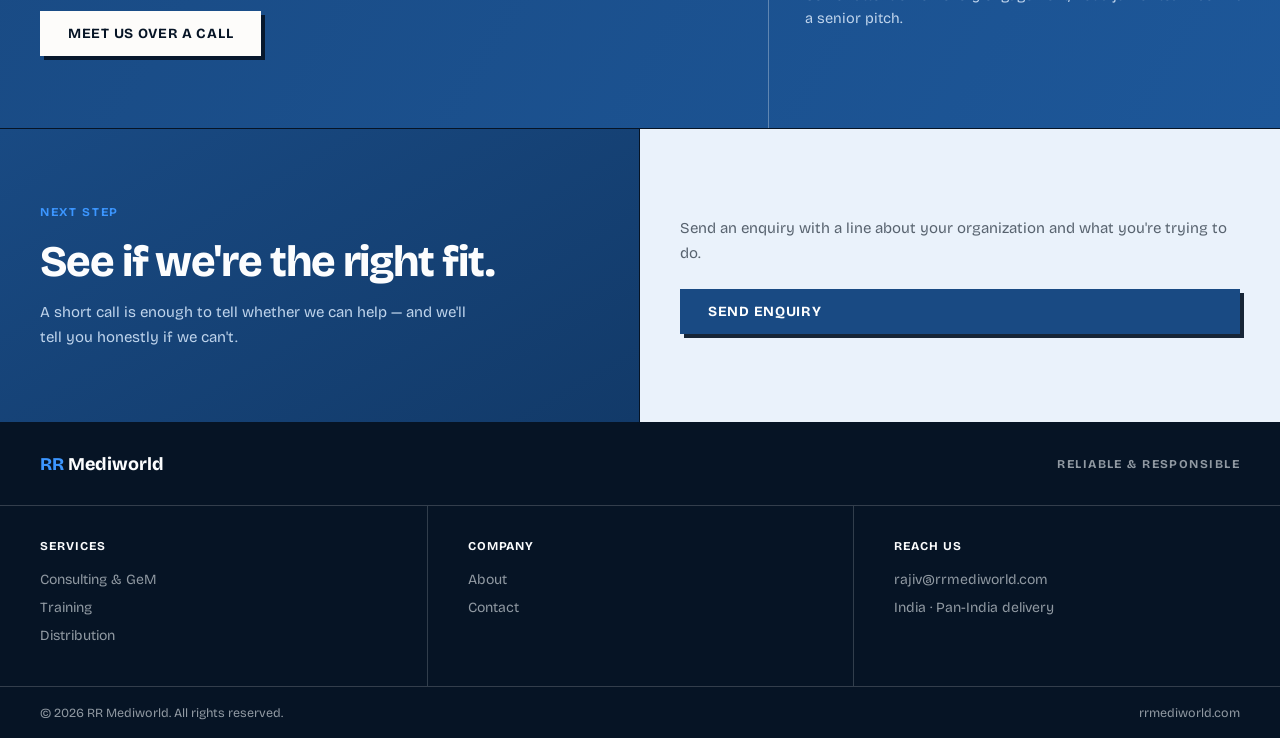
==== commit 281cc5ec: "Point enquiry form and contact links at rajiv@rrmediworld.com Co-Authored-By: Claude Fable 5 <norepl" ====
--- a/about.html
+++ b/about.html
@@ -131,7 +131,7 @@
     </div>
     <div class="foot-col">
       <h4>Reach us</h4>
-      <a href="mailto:info@rrmediworld.com">info@rrmediworld.com</a>
+      <a href="mailto:rajiv@rrmediworld.com">rajiv@rrmediworld.com</a>
       <span>India · Pan-India delivery</span>
     </div>
   </div>
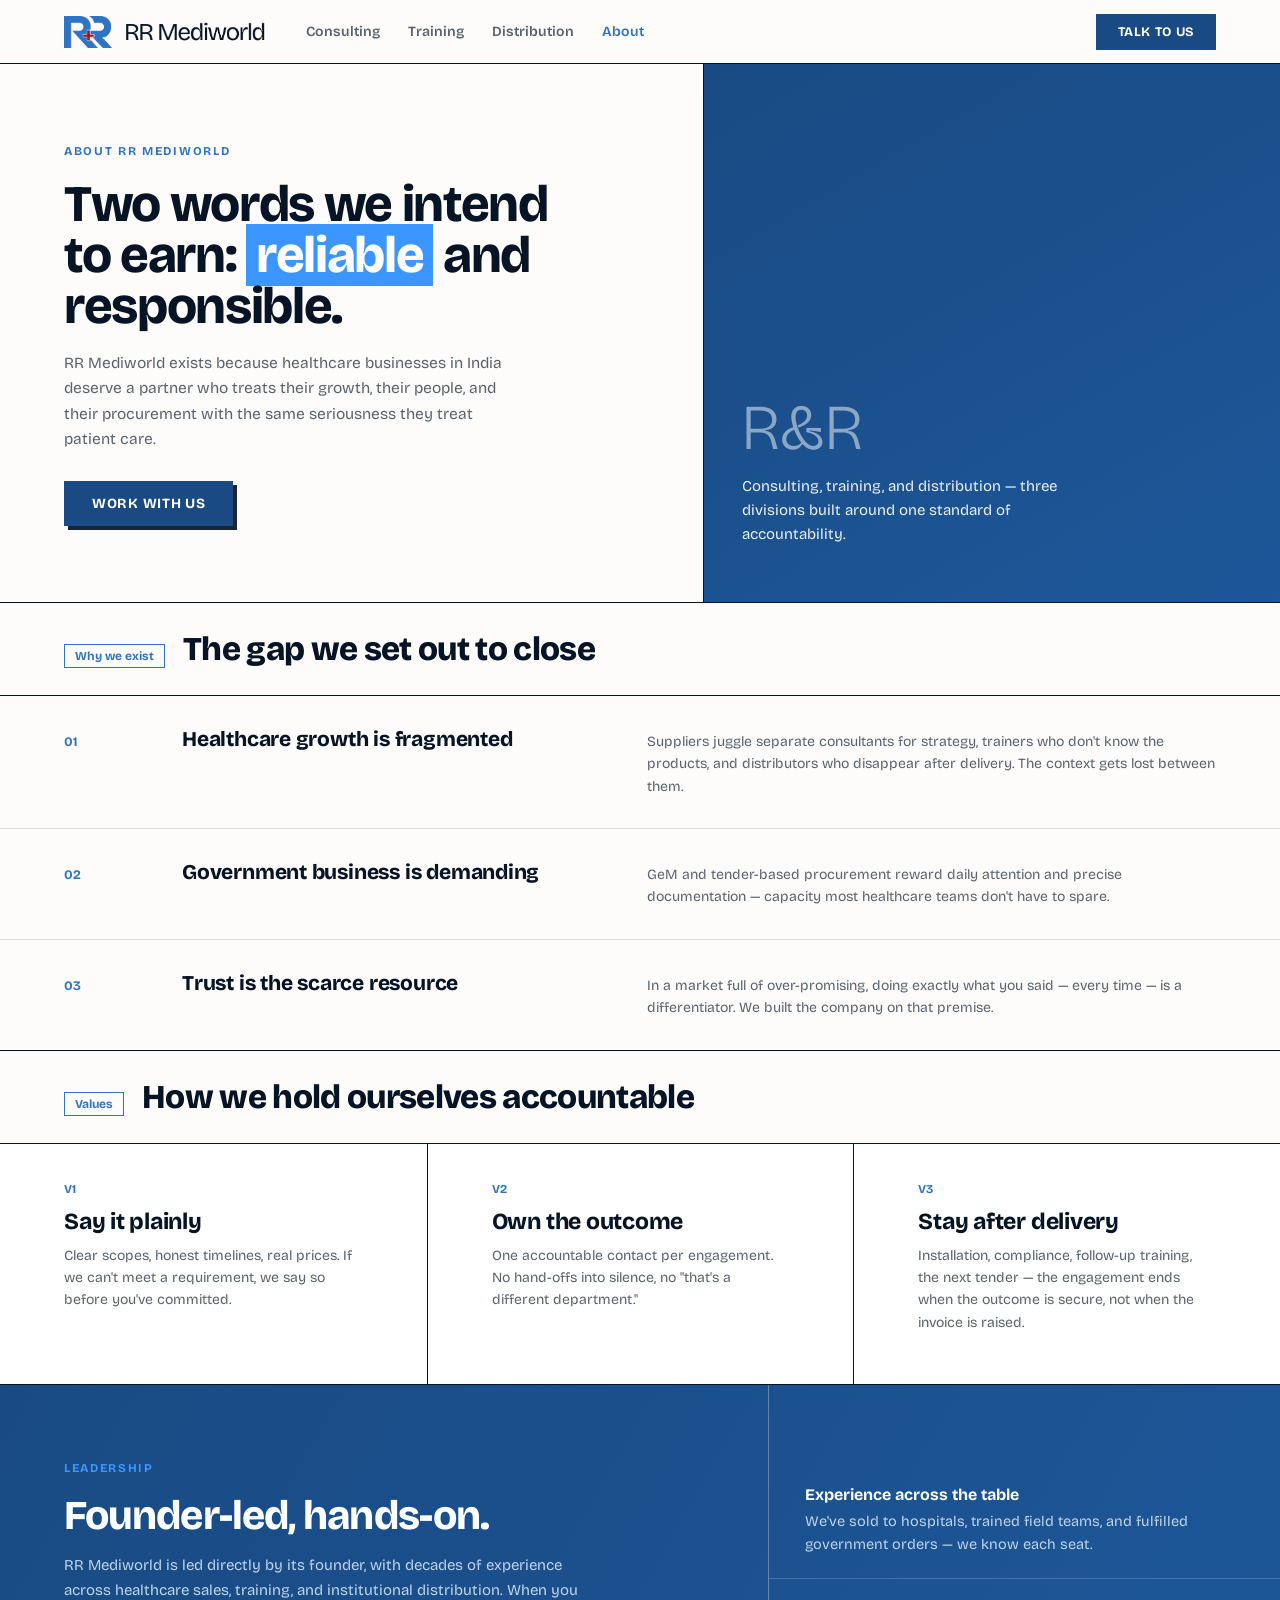
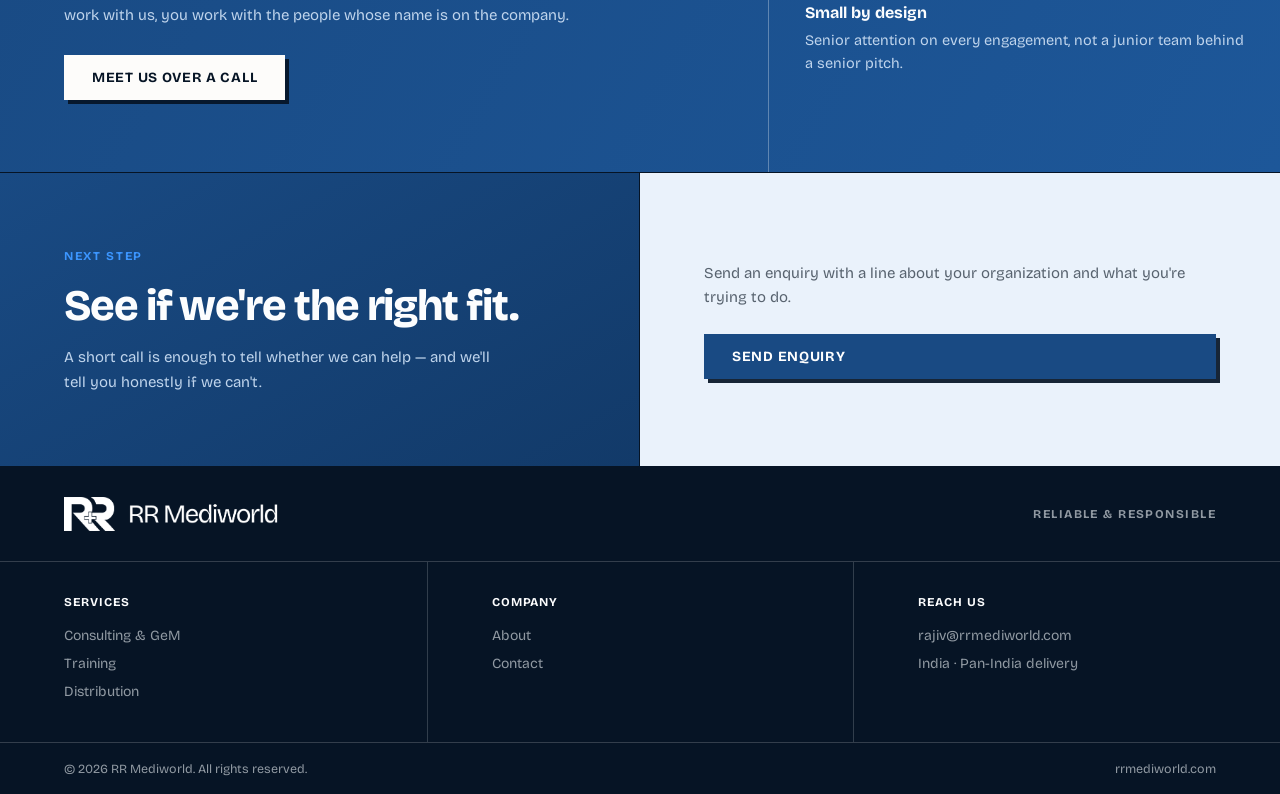
==== commit 4b49700a: "Add official logo + favicon, replace photos with Indian imagery, center booking embed Co-Authored-By" ====
--- a/about.html
+++ b/about.html
@@ -9,12 +9,14 @@
 <link rel="preconnect" href="https://fonts.gstatic.com" crossorigin>
 <link href="https://fonts.googleapis.com/css2?family=Bricolage+Grotesque:opsz,wght@12..96,200..800&display=swap" rel="stylesheet">
 <link rel="stylesheet" href="style.css">
+<link rel="icon" type="image/png" href="assets/favicon.png">
+<link rel="apple-touch-icon" href="assets/apple-touch-icon.png">
 </head>
 <body>
 <div class="shell">
 
 <nav class="nav">
-  <a class="logo" href="index.html"><span class="rr">RR</span> Mediworld</a>
+  <a class="logo" href="index.html"><img src="assets/logo.png" alt="RR Mediworld"></a>
   <span class="links">
     <a href="consulting.html">Consulting</a>
     <a href="training.html">Training</a>
@@ -114,7 +116,7 @@
 
 <footer>
   <div class="foot-top">
-    <span class="logo"><span class="rr">RR</span> Mediworld</span>
+    <span class="logo"><img src="assets/logo.png" alt="RR Mediworld"></span>
     <span class="tag">Reliable &amp; Responsible</span>
   </div>
   <div class="foot-grid">
--- a/style.css
+++ b/style.css
@@ -15,6 +15,7 @@
   --paper-cool:#FCFDFE;
   --tint:#EAF2FB;
   --rule:1.5px solid var(--ink);
+  --pad:clamp(28px,5vw,110px);
 }
 
 *{margin:0;padding:0;box-sizing:border-box}
@@ -29,14 +30,14 @@
 a{text-decoration:none;color:inherit}
 img{max-width:100%;display:block}
 
-.shell{max-width:1280px;margin:0 auto;border-left:var(--rule);border-right:var(--rule);background:var(--paper);min-height:100vh;display:flex;flex-direction:column}
-@media(max-width:1280px){.shell{border-left:0;border-right:0}}
+.shell{width:100%;background:var(--paper);min-height:100vh;display:flex;flex-direction:column}
 main{flex:1}
 
 /* ---------- nav (simple) ---------- */
-.nav{display:flex;align-items:center;gap:32px;border-bottom:var(--rule);height:64px;padding:0 40px;position:sticky;top:0;background:var(--paper);z-index:50}
-.nav .logo{font-weight:750;font-size:17px;letter-spacing:-0.01em}
+.nav{display:flex;align-items:center;gap:32px;border-bottom:var(--rule);height:64px;padding:0 var(--pad);position:sticky;top:0;background:var(--paper);z-index:50}
+.nav .logo{font-weight:750;font-size:17px;letter-spacing:-0.01em;display:flex;align-items:center}
 .nav .logo .rr{color:var(--blue-mid);font-weight:800}
+.nav .logo img{height:32px;width:auto}
 .nav .links{display:flex;gap:28px;margin-left:8px}
 .nav .links a{font-size:14px;font-weight:600;color:var(--gray);transition:color .15s}
 .nav .links a:hover{color:var(--ink)}
@@ -63,7 +64,7 @@
 
 /* ---------- hero (home) ---------- */
 .hero{display:grid;grid-template-columns:1.05fr .95fr;border-bottom:var(--rule)}
-.hero-l{padding:clamp(48px,7vw,88px) 40px clamp(44px,6vw,72px);border-right:var(--rule);position:relative}
+.hero-l{padding:clamp(48px,7vw,88px) var(--pad) clamp(44px,6vw,72px);border-right:var(--rule);position:relative}
 .hero-l h1{font-size:clamp(38px,4.6vw,68px);font-weight:750;letter-spacing:-0.028em;line-height:1.0;margin:22px 0 20px;max-width:15ch}
 .hero-l p{color:var(--gray);font-size:16px;line-height:1.65;max-width:46ch}
 .hero-l .btn{margin-top:30px}
@@ -89,7 +90,7 @@
 }
 
 /* ---------- section heads ---------- */
-.sec-head{display:flex;align-items:baseline;gap:18px;padding:26px 40px;border-bottom:var(--rule)}
+.sec-head{display:flex;align-items:baseline;gap:18px;padding:26px var(--pad);border-bottom:var(--rule)}
 .sec-head .n{font-size:13px;font-weight:700;color:var(--blue-mid)}
 .sec-head h2{font-size:clamp(24px,2.6vw,34px);font-weight:750;letter-spacing:-0.02em}
 .sec-head p{margin-left:auto;color:var(--gray-lt);font-size:14px;max-width:38ch;text-align:right}
@@ -97,7 +98,7 @@
 
 /* ---------- division columns (color fields) ---------- */
 .cols{display:grid;grid-template-columns:repeat(3,1fr);border-bottom:var(--rule)}
-.col{padding:38px 40px 50px;display:flex;flex-direction:column}
+.col{padding:38px var(--pad) 50px;display:flex;flex-direction:column}
 .col+.col{border-left:var(--rule)}
 .col .n{font-size:12px;font-weight:700;color:var(--blue-mid)}
 .col h3{font-size:23px;font-weight:750;margin:12px 0 10px;letter-spacing:-0.01em}
@@ -111,7 +112,7 @@
 
 /* ---------- numbered rows ---------- */
 .rows{border-bottom:var(--rule)}
-.row{display:grid;grid-template-columns:90px 1fr 1.3fr;gap:28px;align-items:baseline;padding:30px 40px}
+.row{display:grid;grid-template-columns:90px 1fr 1.3fr;gap:28px;align-items:baseline;padding:30px var(--pad)}
 .row+.row{border-top:1px solid #E3E0DA}
 .row .idx{font-size:13px;font-weight:700;color:var(--blue-mid)}
 .row h3{font-size:21px;font-weight:750;letter-spacing:-0.01em}
@@ -120,7 +121,7 @@
 
 /* ---------- navy band ---------- */
 .band{background:var(--blue-deep);color:var(--paper-cool);display:grid;grid-template-columns:1.2fr .8fr;border-bottom:var(--rule)}
-.band-l{padding:clamp(44px,6vw,72px) 40px}
+.band-l{padding:clamp(44px,6vw,72px) var(--pad)}
 .band-l .kicker{color:var(--blue-bright)}
 .band-l h2{font-size:clamp(28px,3.2vw,44px);font-weight:750;letter-spacing:-0.022em;line-height:1.05;margin:18px 0 16px;max-width:22ch}
 .band-l p{font-size:15px;line-height:1.65;color:#BFD4EC;max-width:52ch}
@@ -133,14 +134,14 @@
 
 /* ---------- contact block (highlighted) ---------- */
 .contact{display:grid;grid-template-columns:1fr 1fr;border-bottom:var(--rule)}
-.contact-l{padding:clamp(44px,6vw,72px) 40px;border-right:var(--rule);background:var(--blue-deep);color:var(--paper-cool)}
+.contact-l{padding:clamp(44px,6vw,72px) var(--pad);border-right:var(--rule);background:var(--blue-deep);color:var(--paper-cool)}
 .contact-l .kicker{color:var(--blue-bright)}
 .contact-l h2{font-size:clamp(30px,3.4vw,48px);font-weight:750;letter-spacing:-0.025em;line-height:1.02;margin:20px 0 16px}
 .contact-l > p{color:#BFD4EC;font-size:15px;line-height:1.65;max-width:44ch}
 .contact-l ul{list-style:none;margin-top:26px}
 .contact-l li{padding:13px 0;border-top:1px solid rgba(252,253,254,.22);font-size:14.5px;font-weight:600;display:flex;gap:12px;align-items:baseline}
 .contact-l li .idx{color:var(--blue-bright);font-size:12px;font-weight:700}
-.contact-r{padding:clamp(36px,5vw,56px) 40px;background:var(--tint)}
+.contact-r{padding:clamp(36px,5vw,56px) var(--pad);background:var(--tint)}
 .field{margin-bottom:18px}
 .field label{display:block;font-size:12px;font-weight:700;text-transform:uppercase;letter-spacing:.07em;color:var(--gray);margin-bottom:7px}
 .field input,.field select,.field textarea{width:100%;border:var(--rule);background:#fff;padding:12px 14px;font-family:inherit;font-size:15px;color:var(--ink);border-radius:0;appearance:none}
@@ -152,7 +153,7 @@
 
 /* ---------- inner page hero ---------- */
 .page-hero{display:grid;grid-template-columns:1.1fr .9fr;border-bottom:var(--rule)}
-.page-hero-l{padding:clamp(44px,6vw,76px) 40px;border-right:var(--rule)}
+.page-hero-l{padding:clamp(44px,6vw,76px) var(--pad);border-right:var(--rule)}
 .page-hero-l h1{font-size:clamp(34px,4vw,58px);font-weight:750;letter-spacing:-0.026em;line-height:1.0;margin:20px 0 18px;max-width:16ch}
 .page-hero-l p{color:var(--gray);font-size:15.5px;line-height:1.65;max-width:46ch}
 .page-hero-l .btn{margin-top:28px}
@@ -165,7 +166,7 @@
 
 /* ---------- checklist grid (what we do) ---------- */
 .grid-2{display:grid;grid-template-columns:1fr 1fr;border-bottom:var(--rule)}
-.cell{padding:32px 40px 38px}
+.cell{padding:32px var(--pad) 38px}
 .cell:nth-child(2n){border-left:var(--rule)}
 .cell:nth-child(n+3){border-top:var(--rule)}
 .cell .n{font-size:12px;font-weight:700;color:var(--blue-mid)}
@@ -175,17 +176,18 @@
 
 /* ---------- footer ---------- */
 footer{background:var(--ink);color:var(--paper-cool);margin-top:auto}
-.foot-top{display:flex;align-items:center;justify-content:space-between;padding:30px 40px;border-bottom:1px solid rgba(252,253,254,.18);gap:20px;flex-wrap:wrap}
-.foot-top .logo{font-weight:750;font-size:18px}
+.foot-top{display:flex;align-items:center;justify-content:space-between;padding:30px var(--pad);border-bottom:1px solid rgba(252,253,254,.18);gap:20px;flex-wrap:wrap}
+.foot-top .logo{font-weight:750;font-size:18px;display:flex;align-items:center}
 .foot-top .logo .rr{color:var(--blue-bright)}
+.foot-top .logo img{height:34px;width:auto;filter:brightness(0) invert(1)}
 .foot-top .tag{font-size:12px;font-weight:700;letter-spacing:.12em;text-transform:uppercase;color:var(--gray-lt)}
 .foot-grid{display:grid;grid-template-columns:repeat(3,1fr);gap:0}
-.foot-col{padding:28px 40px 36px;font-size:14px;line-height:2;color:var(--gray-lt)}
+.foot-col{padding:28px var(--pad) 36px;font-size:14px;line-height:2;color:var(--gray-lt)}
 .foot-col+.foot-col{border-left:1px solid rgba(252,253,254,.18)}
 .foot-col h4{font-size:12px;font-weight:700;text-transform:uppercase;letter-spacing:.08em;color:var(--paper-cool);margin-bottom:8px}
 .foot-col a{display:block;transition:color .15s}
 .foot-col a:hover{color:var(--paper-cool)}
-.foot-bottom{padding:18px 40px;font-size:12.5px;color:var(--gray-lt);border-top:1px solid rgba(252,253,254,.18);display:flex;justify-content:space-between;gap:16px;flex-wrap:wrap}
+.foot-bottom{padding:18px var(--pad);font-size:12.5px;color:var(--gray-lt);border-top:1px solid rgba(252,253,254,.18);display:flex;justify-content:space-between;gap:16px;flex-wrap:wrap}
 @media(max-width:760px){.foot-grid{grid-template-columns:1fr}.foot-col+.foot-col{border-left:0;border-top:1px solid rgba(252,253,254,.18)}}
 
 /* ============================================================
@@ -199,7 +201,7 @@
 /* hero dominates; supporting text recedes */
 .hero-l h1{font-size:clamp(42px,5.4vw,80px);font-weight:800}
 .hero-l p{font-size:15.5px}
-.hero-field{background:linear-gradient(135deg,var(--blue-deep) 0%,#1D5799 70%,var(--blue-mid) 100%)}
+.hero-field{background:linear-gradient(180deg,rgba(6,20,37,.05) 30%,rgba(6,20,37,.78) 100%),url('assets/hero-doctors.jpg') center/cover no-repeat}
 .meta strong{font-size:22px}
 
 /* primary actions: hard offset shadow = the one thing to press */
@@ -248,3 +250,34 @@
   .stamp{animation:none}
   .btn,.col,.hero-list a span:last-child{transition:none}
 }
+
+/* ---------- division rows (image + plain language) ---------- */
+.division{display:grid;grid-template-columns:1fr 1.1fr;border-bottom:var(--rule)}
+.division .d-img{border-right:var(--rule);overflow:hidden;min-height:380px}
+.division .d-img img{width:100%;height:100%;object-fit:cover;display:block}
+.division.flip .d-img{order:2;border-right:0;border-left:var(--rule)}
+.d-body{padding:clamp(36px,5vw,60px) var(--pad) clamp(36px,5vw,56px)}
+.d-body .n{font-size:12px;font-weight:700;color:var(--blue-mid);letter-spacing:.08em}
+.d-body h3{font-size:clamp(26px,3vw,40px);font-weight:800;letter-spacing:-0.02em;line-height:1.05;margin:14px 0 12px}
+.d-lead{font-size:15.5px;color:var(--gray);line-height:1.65;max-width:52ch}
+.d-who{margin-top:16px;font-size:13.5px;background:var(--tint);display:inline-block;padding:8px 14px;color:var(--blue-deep);line-height:1.5}
+.d-who strong{font-weight:750}
+.d-list{list-style:none;margin:18px 0 28px;max-width:52ch}
+.d-list li{padding:11px 0 11px 30px;position:relative;font-size:14.5px;font-weight:600;border-top:1px solid #E3E0DA}
+.d-list li:first-child{border-top:0}
+.d-list li::before{content:"✓";position:absolute;left:2px;color:var(--blue-mid);font-weight:800}
+@media(max-width:860px){
+  .division{grid-template-columns:1fr}
+  .division .d-img{border-right:0;border-bottom:var(--rule);min-height:230px;max-height:280px}
+  .division.flip .d-img{order:0;border-left:0}
+}
+
+/* ---------- calendly ---------- */
+.btn-row{display:flex;gap:14px;flex-wrap:wrap;margin-top:30px}
+.btn-row .btn{margin-top:0}
+.book{border-bottom:var(--rule)}
+.book-inner{padding:clamp(28px,4vw,48px) var(--pad);display:flex;flex-direction:column;align-items:center;text-align:center}
+.book-embed{width:100%;max-width:960px;height:620px;border:var(--rule);background:#fff;display:block}
+@media(max-width:760px){.book-embed{height:720px}}
+.book-fallback{margin-top:14px;font-size:13.5px;color:var(--gray)}
+.book-fallback a{color:var(--blue-mid);font-weight:700}
